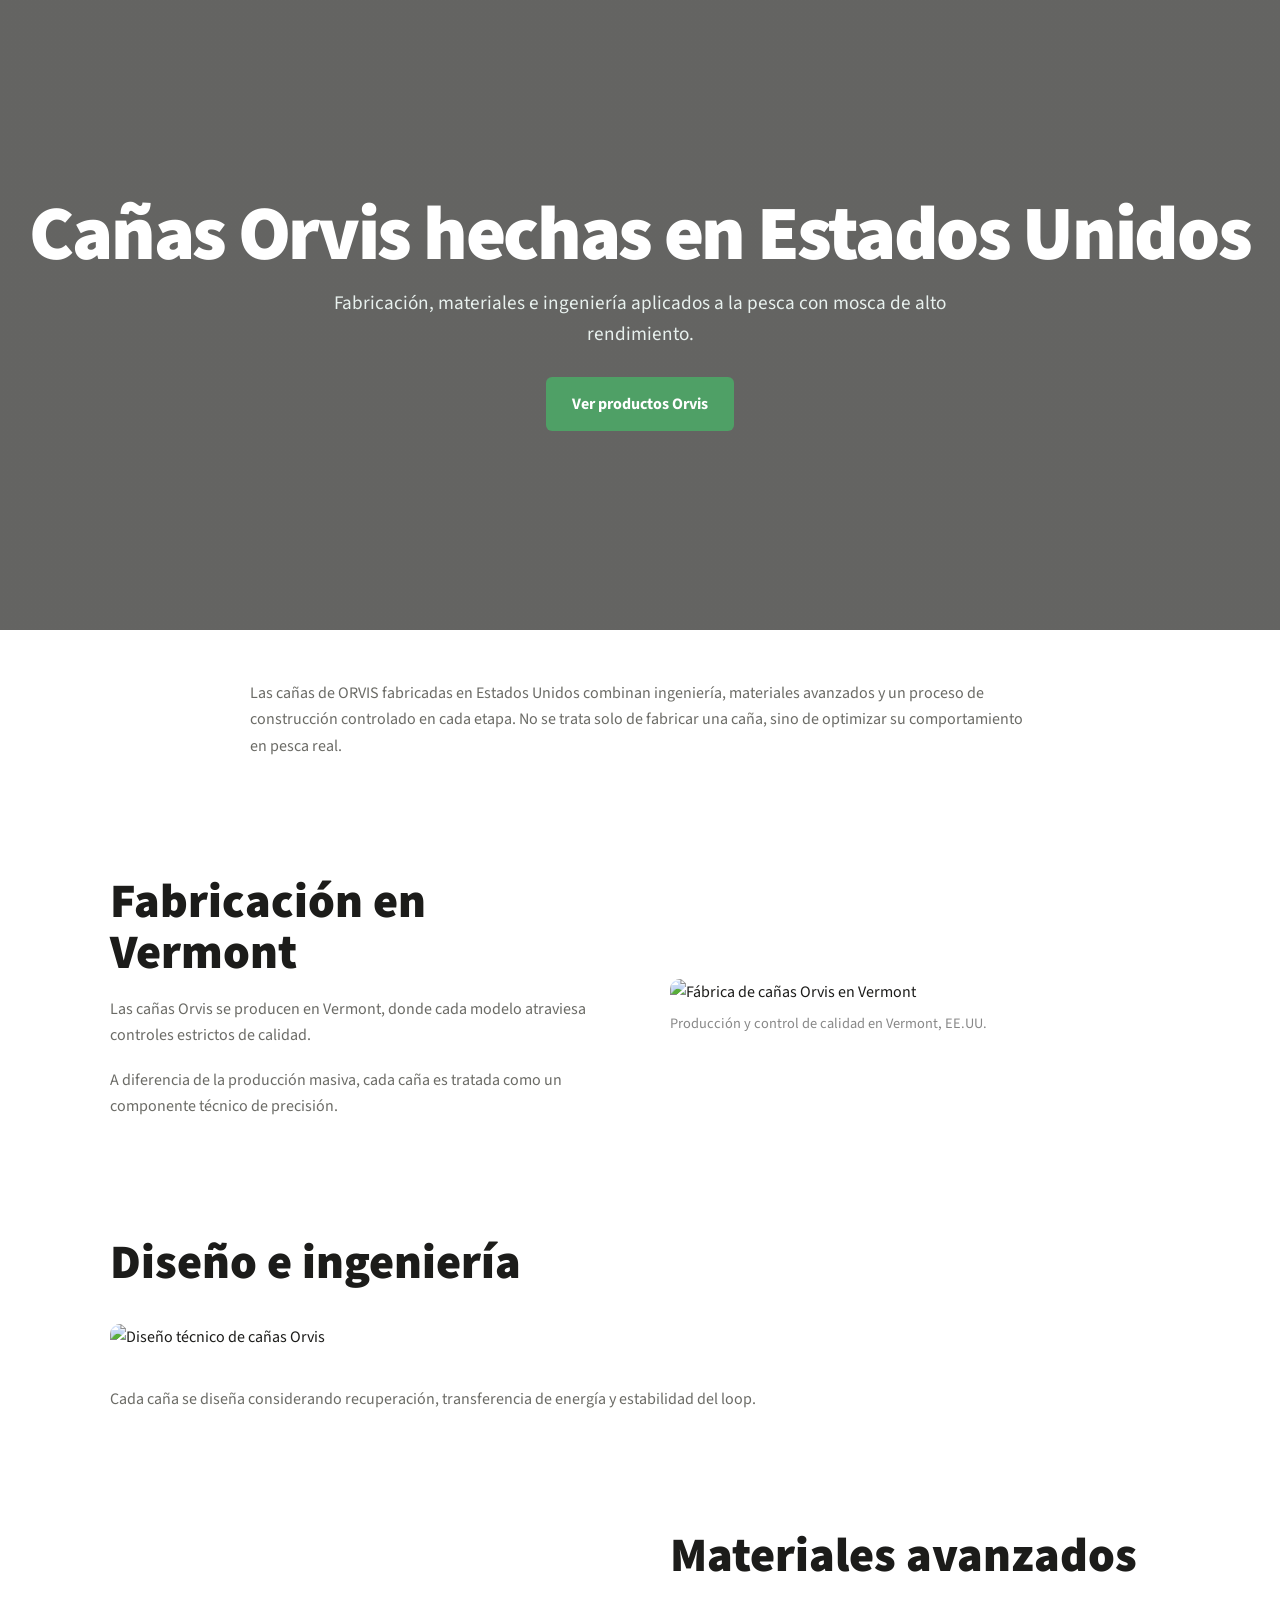
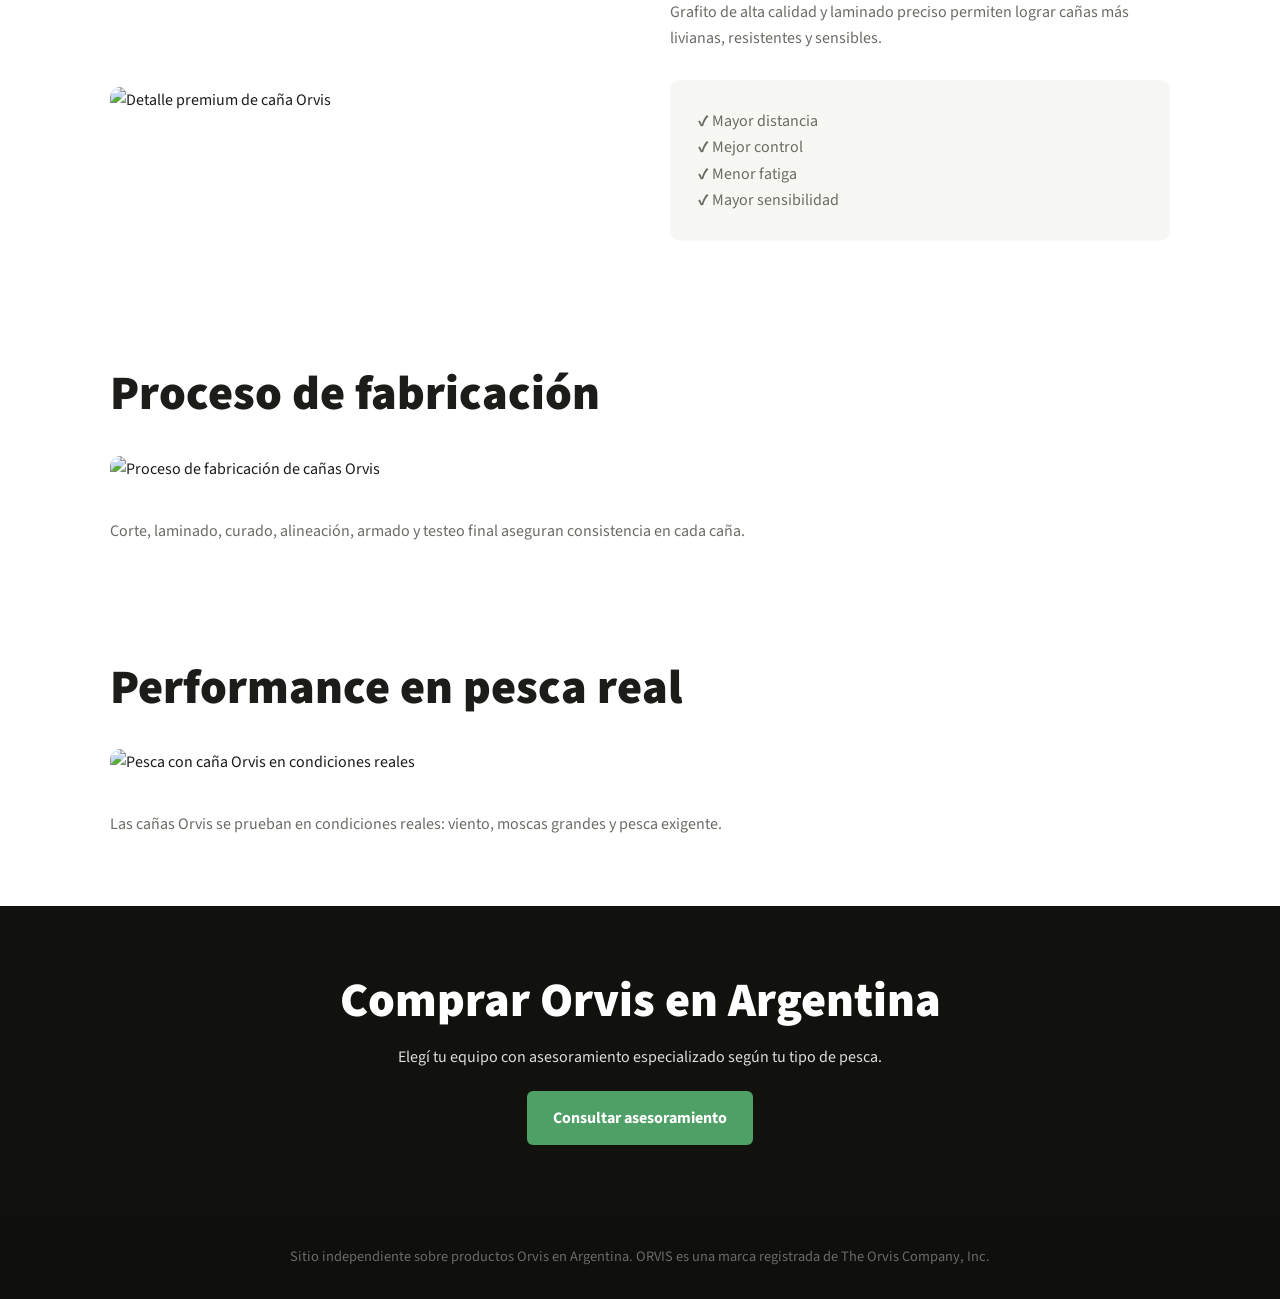
==== canas-orvis-made-in-usa.html @ 8c4c77be "On branch main.  Changes to be committed: 	new file:   canas-orvis-made-in-usa.html   Changes not st" ====
<!doctype html>
<html lang="es-AR">
<head>
<meta charset="utf-8">

<title>Cañas Orvis hechas en Estados Unidos | Fabricación y tecnología</title>
<meta name="description" content="Descubrí cómo se fabrican las cañas Orvis en Estados Unidos. Proceso, materiales y por qué son referencia en pesca con mosca.">
<meta name="viewport" content="width=device-width, initial-scale=1">

<link rel="canonical" href="https://orvis.com.ar/canas-orvis-made-in-usa">

<link rel="preconnect" href="https://fonts.googleapis.com">
<link rel="preconnect" href="https://fonts.gstatic.com" crossorigin>
<link href="https://fonts.googleapis.com/css2?family=Source+Sans+Pro:wght@400;600;700;900&display=swap" rel="stylesheet">

<style>
:root{
  --dark:#11110e;
  --green:#4fa066;
  --light:#f7f7f3;
  --text:#1c1c1a;
  --muted:#6b6b66;
  --border:#e7e7e2;
}

*{box-sizing:border-box}

body{
  margin:0;
  font-family:"Source Sans Pro",system-ui,Arial,sans-serif;
  color:var(--text);
  line-height:1.65;
  background:#fff;
}

/* ---------- HERO ---------- */
.hero{
  min-height:70vh;
  display:flex;
  align-items:center;
  justify-content:center;
  text-align:center;
  color:#fff;
  background:
    linear-gradient(rgba(17,17,14,.65), rgba(17,17,14,.65)),
    url("img/hero-fabrica-orvis.webp") center/cover no-repeat;
  padding:80px 20px;
}
.hero h1{
  font-size:clamp(2.4rem,6vw,4.8rem);
  line-height:.95;
  margin:0 0 16px;
  font-weight:900;
  letter-spacing:-.03em;
}
.hero p{
  max-width:720px;
  margin:0 auto 26px;
  font-size:1.2rem;
  color:#e8f1ee;
}

/* ---------- LAYOUT ---------- */
.wrap{max-width:1100px;margin:auto;padding:50px 20px}
.narrow{max-width:820px;margin:auto}

h2{
  font-size:clamp(1.9rem,4vw,3rem);
  line-height:1.05;
  margin:0 0 18px;
  font-weight:900;
}
h3{font-size:1.3rem;margin:0 0 8px;font-weight:700}
p{margin:0 0 18px;color:var(--muted)}

/* ---------- IMAGES ---------- */
.figure{
  margin:36px 0;
}
.figure img{
  width:100%;
  height:auto;
  border-radius:10px;
  display:block;
}
.caption{
  font-size:.9rem;
  color:#888;
  margin-top:6px;
}

/* ---------- SPLIT ---------- */
.split{
  display:grid;
  grid-template-columns:1fr;
  gap:36px;
  align-items:center;
}
@media(min-width:900px){
  .split{
    grid-template-columns:1fr 1fr;
    gap:60px;
  }
}

/* ---------- HIGHLIGHT ---------- */
.highlight{
  background:var(--light);
  border-radius:10px;
  padding:28px;
  margin:28px 0;
}
.highlight p{margin:0}

/* ---------- CTA ---------- */
.cta{
  background:var(--dark);
  color:#fff;
  text-align:center;
  padding:70px 20px;
}
.cta p{color:#ddd;max-width:700px;margin:0 auto 20px}
.btn{
  display:inline-block;
  padding:14px 26px;
  background:var(--green);
  color:#fff;
  text-decoration:none;
  border-radius:6px;
  font-weight:700;
}

/* ---------- FOOTER ---------- */
footer{
  background:#0f0f0d;
  color:#aaa;
  padding:30px 20px;
  text-align:center;
  font-size:.9rem;
}
footer p{max-width:800px;margin:auto}

</style>
</head>

<body>

<header class="hero">
  <div>
    <h1>Cañas Orvis hechas en Estados Unidos</h1>
    <p>Fabricación, materiales e ingeniería aplicados a la pesca con mosca de alto rendimiento.</p>
    <a href="https://www.eflyshop.com.ar/ag/buscar?controller=search&s=orvis" class="btn">
      Ver productos Orvis
    </a>
  </div>
</header>

<main>

<section class="wrap narrow">
  <p>
    Las cañas de ORVIS fabricadas en Estados Unidos combinan ingeniería, materiales avanzados y un proceso de construcción controlado en cada etapa.
    No se trata solo de fabricar una caña, sino de optimizar su comportamiento en pesca real.
  </p>
</section>

<section class="wrap">
  <div class="split">
    <div>
      <h2>Fabricación en Vermont</h2>
      <p>
        Las cañas Orvis se producen en Vermont, donde cada modelo atraviesa controles estrictos de calidad.
      </p>
      <p>
        A diferencia de la producción masiva, cada caña es tratada como un componente técnico de precisión.
      </p>
    </div>

    <div class="figure">
      <img src="img/fabrica-orvis-vermont.webp" loading="lazy" alt="Fábrica de cañas Orvis en Vermont">
      <div class="caption">Producción y control de calidad en Vermont, EE.UU.</div>
    </div>
  </div>
</section>

<section class="wrap">
  <h2>Diseño e ingeniería</h2>

  <div class="figure">
    <img src="img/diseno-cana-orvis.webp" loading="lazy" alt="Diseño técnico de cañas Orvis">
  </div>

  <p>
    Cada caña se diseña considerando recuperación, transferencia de energía y estabilidad del loop.
  </p>
</section>

<section class="wrap">
  <div class="split">
    <div class="figure">
      <img src="img/detalle-cana-orvis.webp" loading="lazy" alt="Detalle premium de caña Orvis">
    </div>

    <div>
      <h2>Materiales avanzados</h2>
      <p>
        Grafito de alta calidad y laminado preciso permiten lograr cañas más livianas, resistentes y sensibles.
      </p>

      <div class="highlight">
        <p>
        ✔ Mayor distancia<br>
        ✔ Mejor control<br>
        ✔ Menor fatiga<br>
        ✔ Mayor sensibilidad
        </p>
      </div>
    </div>
  </div>
</section>

<section class="wrap">
  <h2>Proceso de fabricación</h2>

  <div class="figure">
    <img src="img/proceso-cana-orvis.webp" loading="lazy" alt="Proceso de fabricación de cañas Orvis">
  </div>

  <p>
    Corte, laminado, curado, alineación, armado y testeo final aseguran consistencia en cada caña.
  </p>
</section>

<section class="wrap">
  <h2>Performance en pesca real</h2>

  <div class="figure">
    <img src="img/pesca-dorado-orvis.webp" loading="lazy" alt="Pesca con caña Orvis en condiciones reales">
  </div>

  <p>
    Las cañas Orvis se prueban en condiciones reales: viento, moscas grandes y pesca exigente.
  </p>
</section>

<section class="cta">
  <h2>Comprar Orvis en Argentina</h2>
  <p>
    Elegí tu equipo con asesoramiento especializado según tu tipo de pesca.
  </p>
  <a href="https://www.eflyshop.com.ar/ag/contactenos" class="btn">
    Consultar asesoramiento
  </a>
</section>

</main>

<footer>
  <p>
    Sitio independiente sobre productos Orvis en Argentina. ORVIS es una marca registrada de The Orvis Company, Inc.
  </p>
</footer>

</body>
</html>
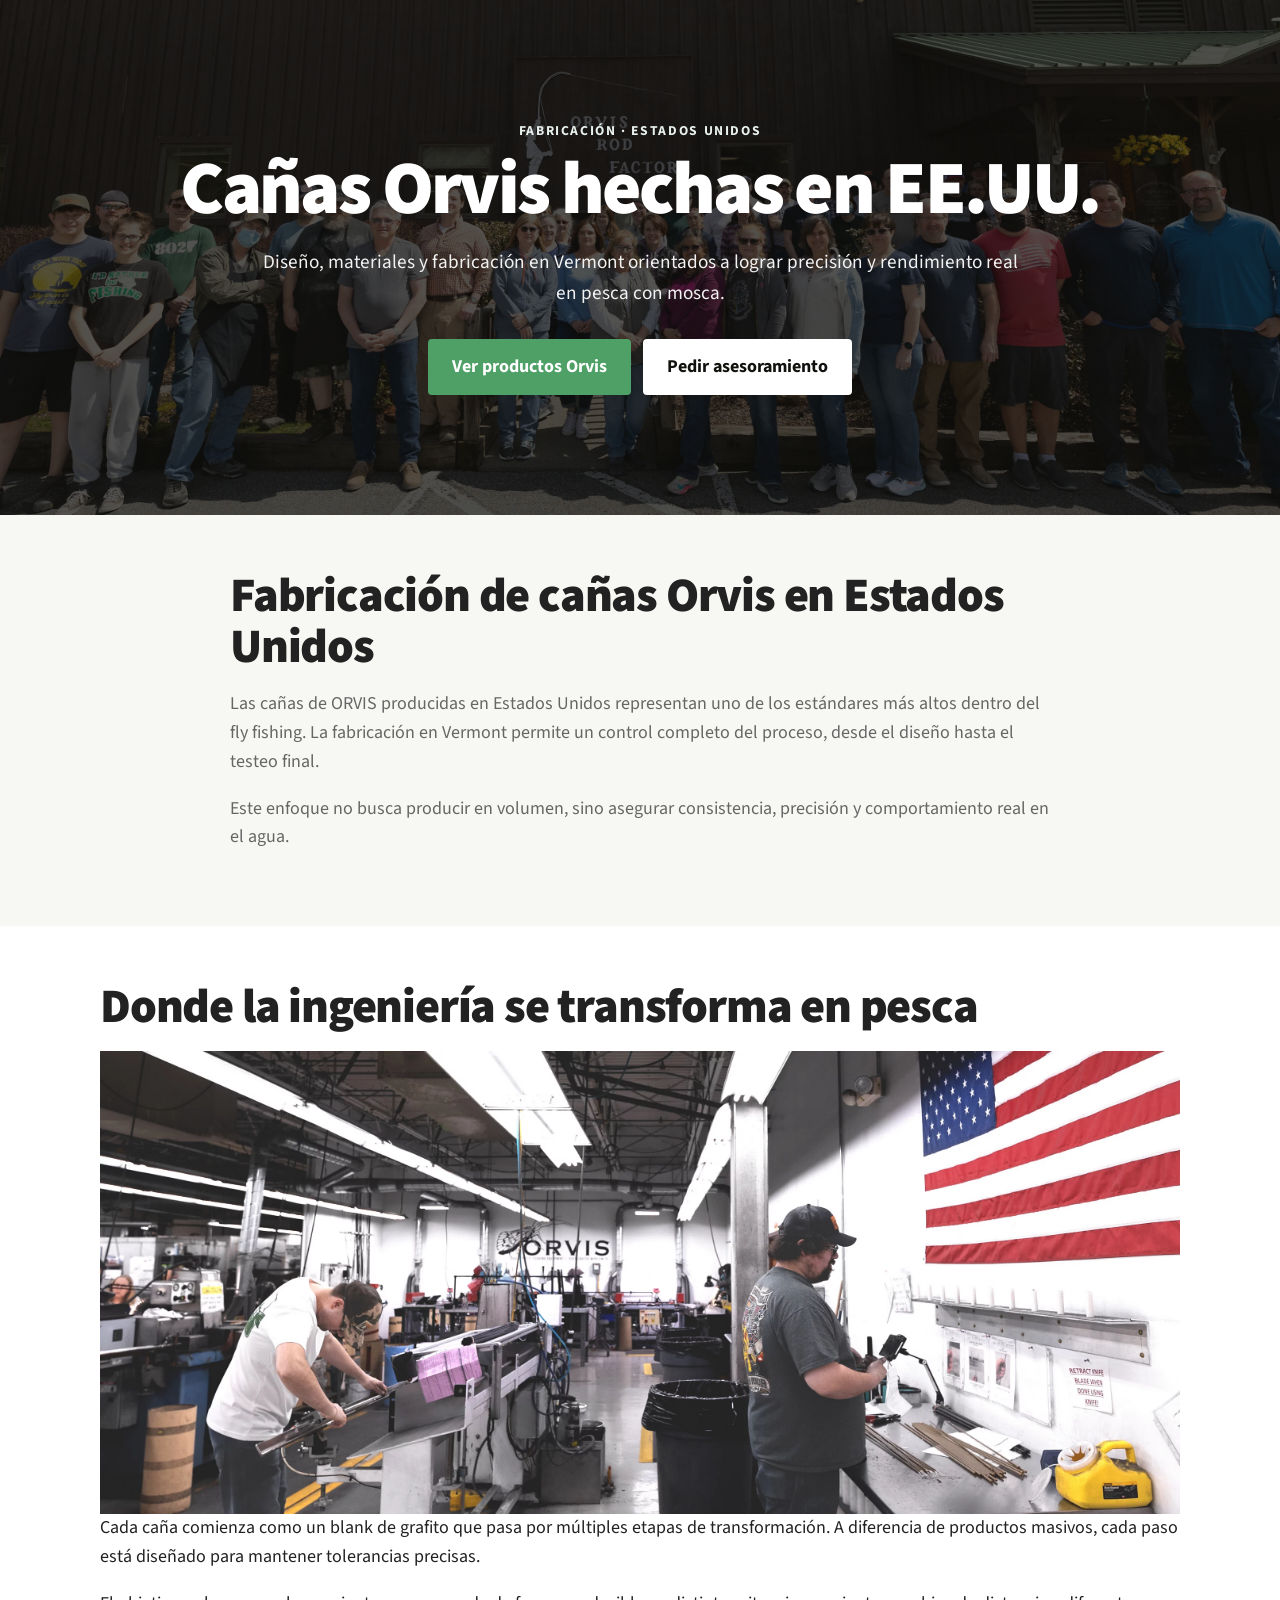
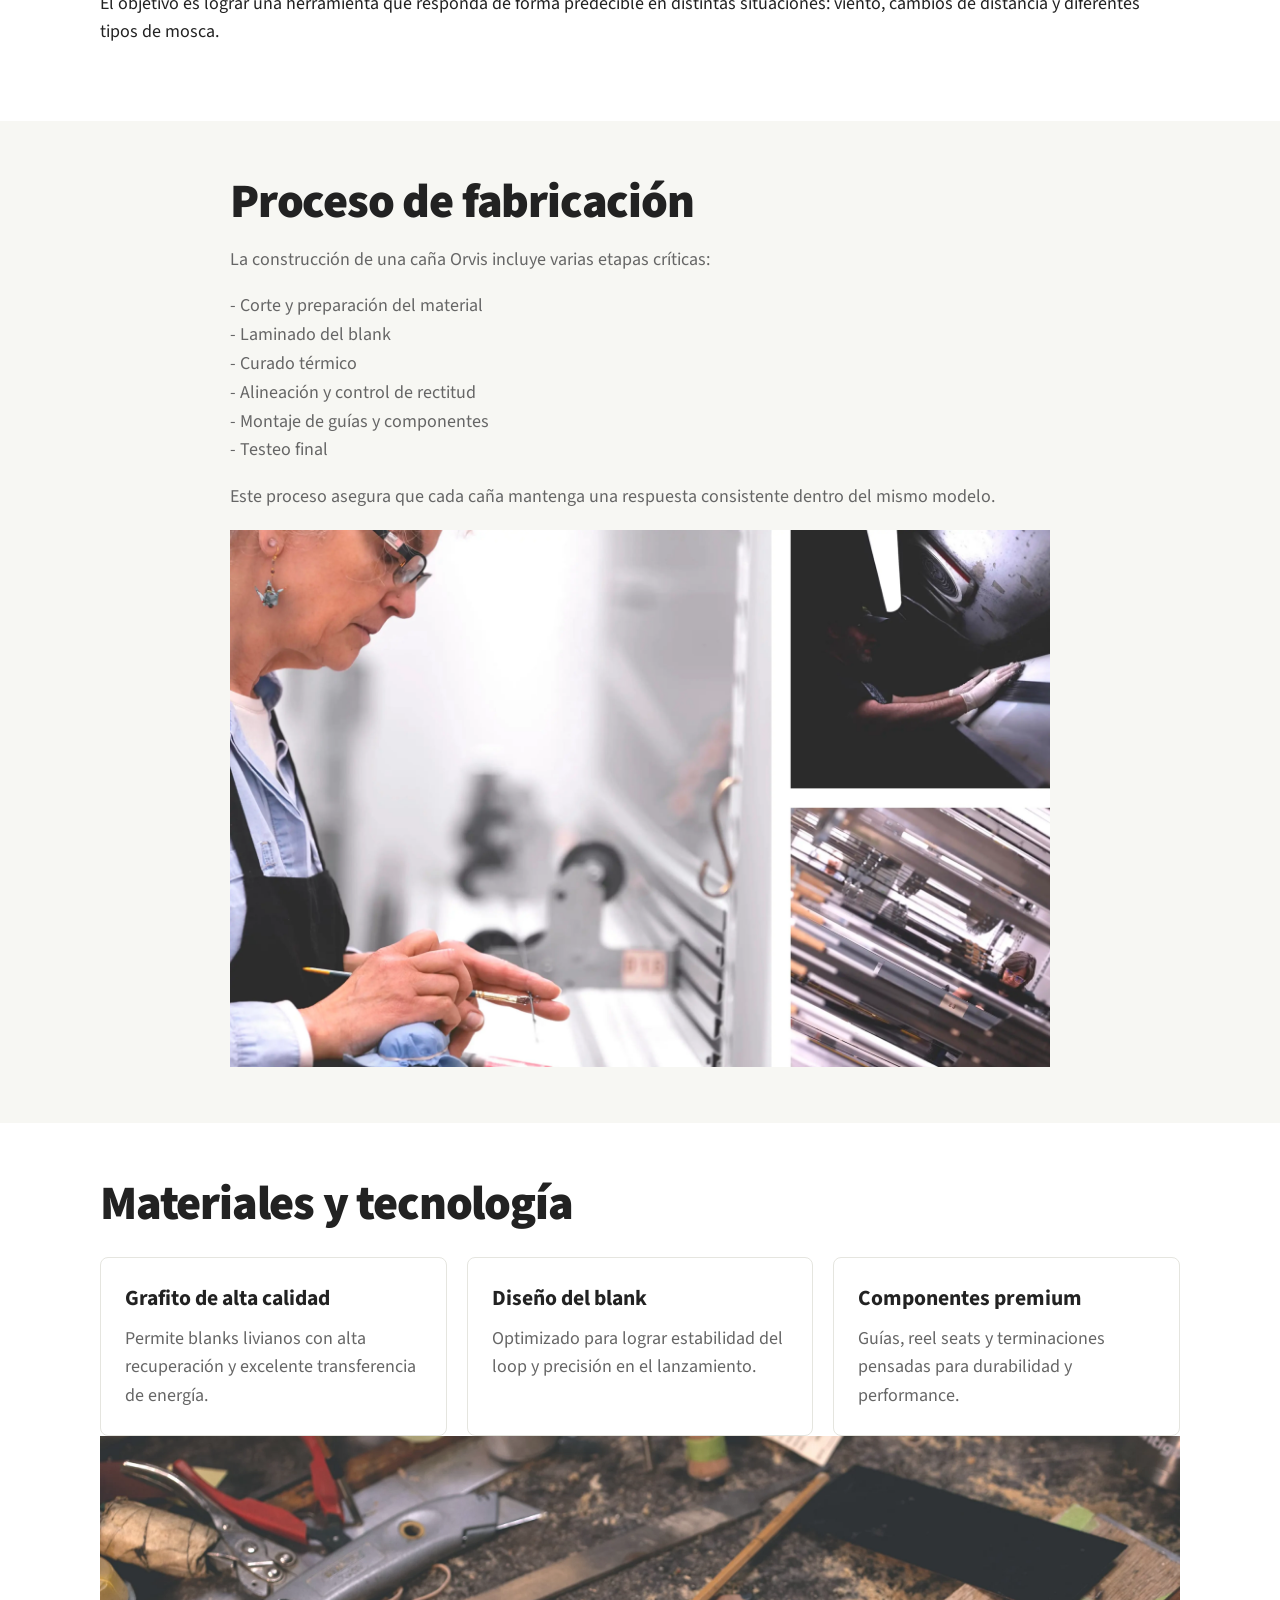
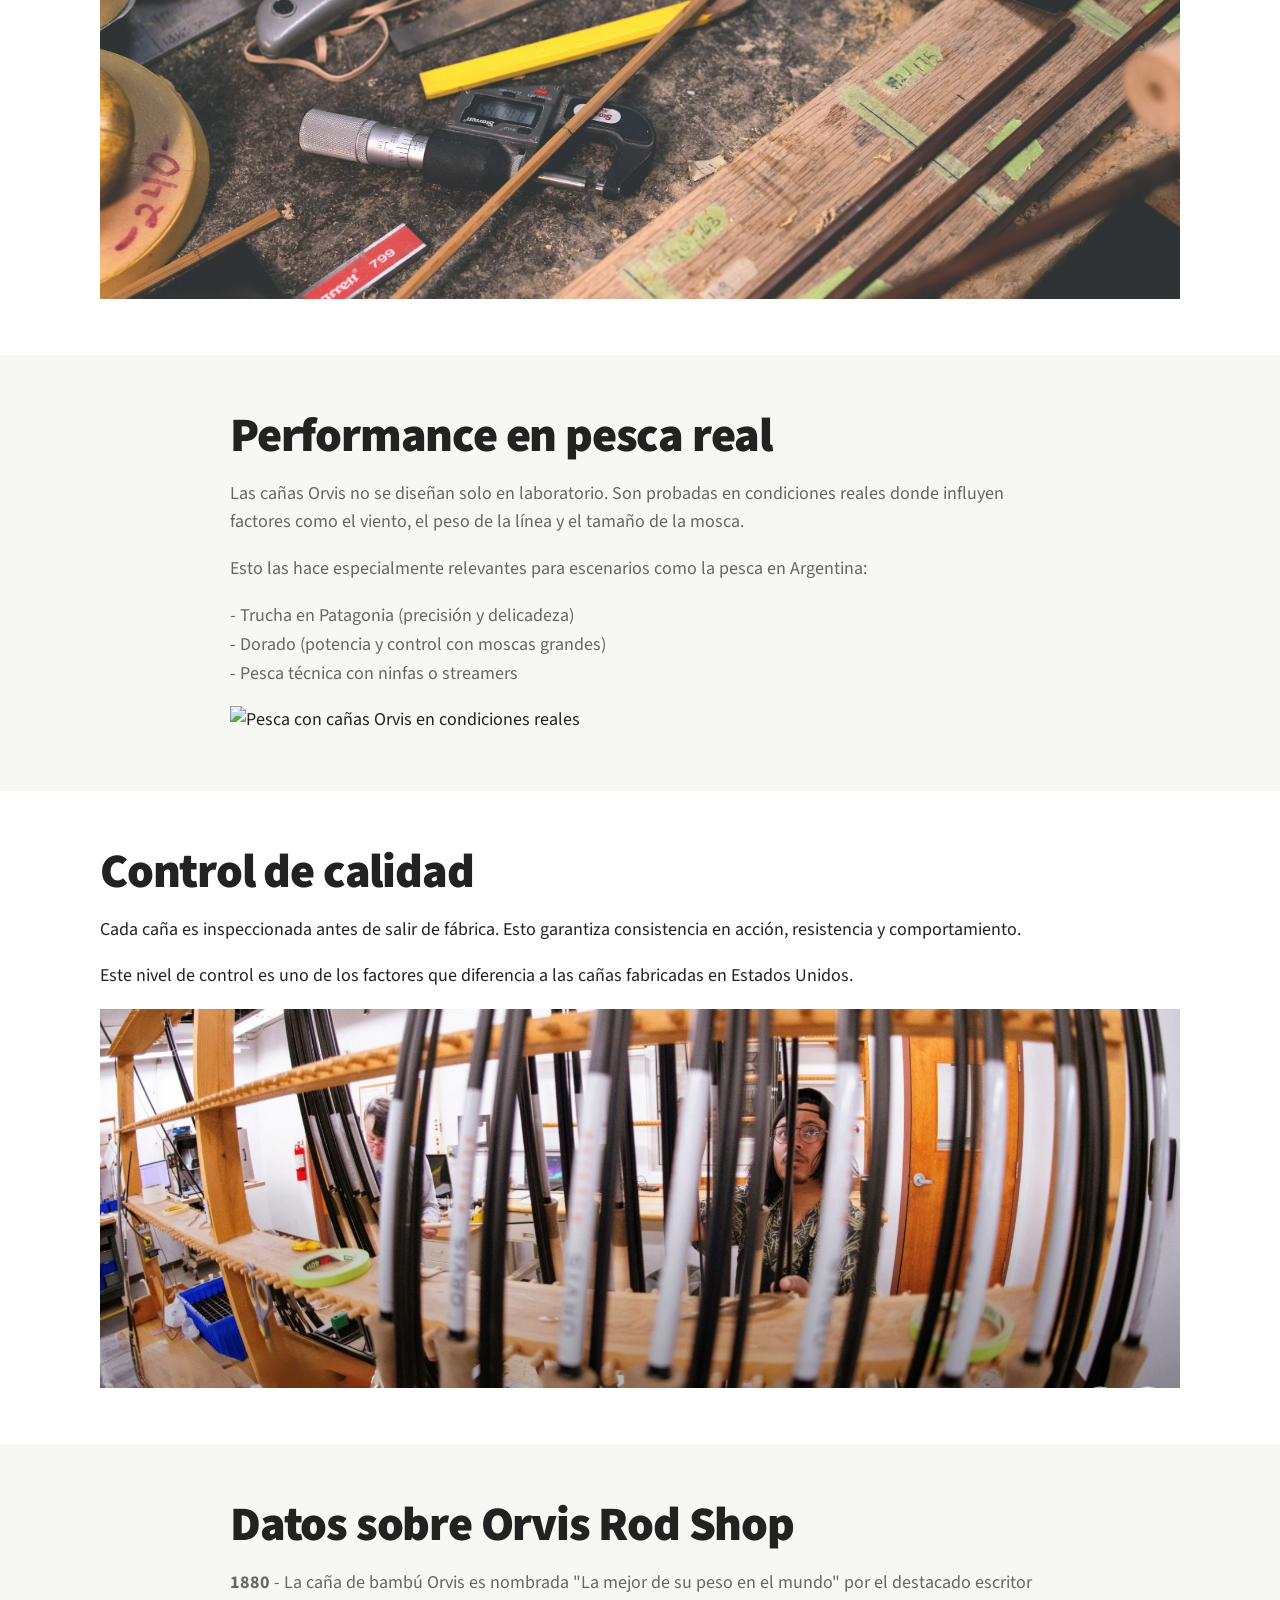
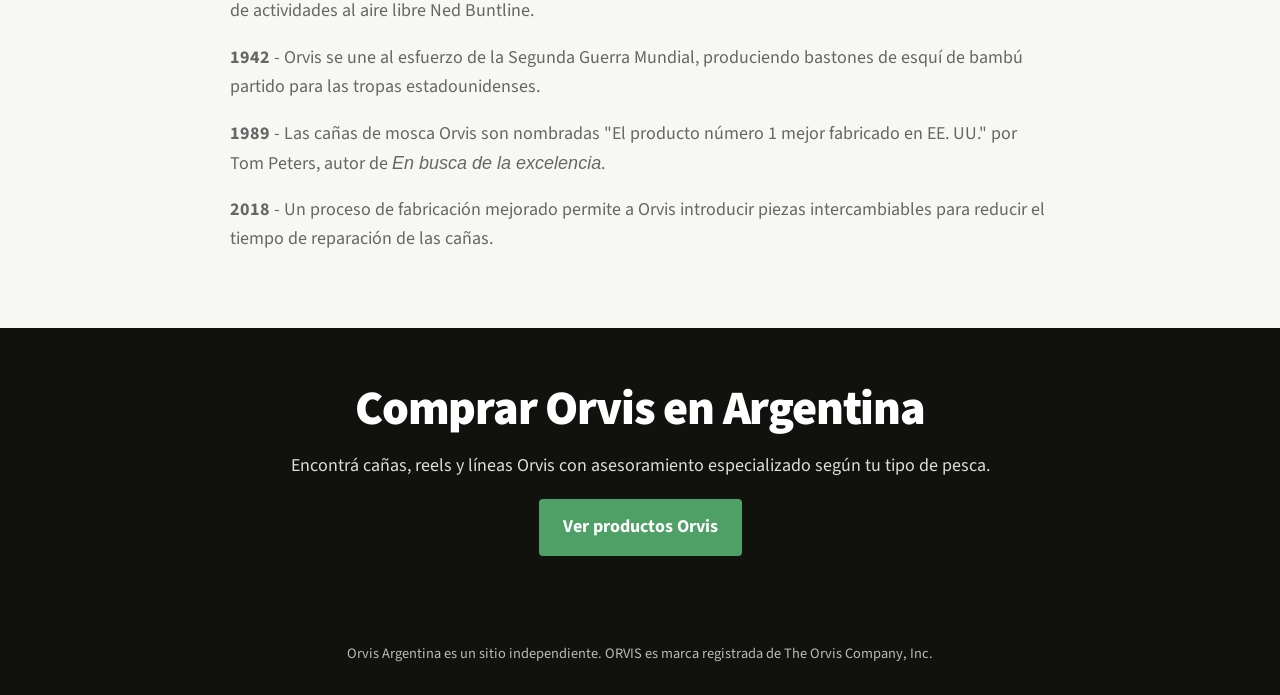
==== commit 5f44ddca: "Changes to be committed: 	new file:   canas-orvis-made-in-usa-old.html 	modified:   canas-orvis-made" ====
--- a/canas-orvis-made-in-usa.html
+++ b/canas-orvis-made-in-usa.html
@@ -4,260 +4,234 @@
 <meta charset="utf-8">
 
 <title>Cañas Orvis hechas en Estados Unidos | Fabricación y tecnología</title>
-<meta name="description" content="Descubrí cómo se fabrican las cañas Orvis en Estados Unidos. Proceso, materiales y por qué son referencia en pesca con mosca.">
+<meta name="description" content="Cómo se fabrican las cañas Orvis en Estados Unidos. Materiales, proceso y rendimiento en pesca con mosca en Argentina.">
+
 <meta name="viewport" content="width=device-width, initial-scale=1">
 
 <link rel="canonical" href="https://orvis.com.ar/canas-orvis-made-in-usa">
 
+<link rel="preconnect" href="https://www.eflyshop.com.ar">
 <link rel="preconnect" href="https://fonts.googleapis.com">
 <link rel="preconnect" href="https://fonts.gstatic.com" crossorigin>
+
 <link href="https://fonts.googleapis.com/css2?family=Source+Sans+Pro:wght@400;600;700;900&display=swap" rel="stylesheet">
 
-<style>
-:root{
-  --dark:#11110e;
-  --green:#4fa066;
-  --light:#f7f7f3;
-  --text:#1c1c1a;
-  --muted:#6b6b66;
-  --border:#e7e7e2;
-}
-
-*{box-sizing:border-box}
-
-body{
-  margin:0;
-  font-family:"Source Sans Pro",system-ui,Arial,sans-serif;
-  color:var(--text);
-  line-height:1.65;
-  background:#fff;
-}
-
-/* ---------- HERO ---------- */
-.hero{
-  min-height:70vh;
-  display:flex;
-  align-items:center;
-  justify-content:center;
-  text-align:center;
-  color:#fff;
-  background:
-    linear-gradient(rgba(17,17,14,.65), rgba(17,17,14,.65)),
-    url("img/hero-fabrica-orvis.webp") center/cover no-repeat;
-  padding:80px 20px;
-}
-.hero h1{
-  font-size:clamp(2.4rem,6vw,4.8rem);
-  line-height:.95;
-  margin:0 0 16px;
-  font-weight:900;
-  letter-spacing:-.03em;
-}
-.hero p{
-  max-width:720px;
-  margin:0 auto 26px;
-  font-size:1.2rem;
-  color:#e8f1ee;
-}
-
-/* ---------- LAYOUT ---------- */
-.wrap{max-width:1100px;margin:auto;padding:50px 20px}
-.narrow{max-width:820px;margin:auto}
-
-h2{
-  font-size:clamp(1.9rem,4vw,3rem);
-  line-height:1.05;
-  margin:0 0 18px;
-  font-weight:900;
-}
-h3{font-size:1.3rem;margin:0 0 8px;font-weight:700}
-p{margin:0 0 18px;color:var(--muted)}
-
-/* ---------- IMAGES ---------- */
-.figure{
-  margin:36px 0;
-}
-.figure img{
-  width:100%;
-  height:auto;
-  border-radius:10px;
-  display:block;
-}
-.caption{
-  font-size:.9rem;
-  color:#888;
-  margin-top:6px;
-}
-
-/* ---------- SPLIT ---------- */
-.split{
-  display:grid;
-  grid-template-columns:1fr;
-  gap:36px;
-  align-items:center;
-}
-@media(min-width:900px){
-  .split{
-    grid-template-columns:1fr 1fr;
-    gap:60px;
-  }
-}
-
-/* ---------- HIGHLIGHT ---------- */
-.highlight{
-  background:var(--light);
-  border-radius:10px;
-  padding:28px;
-  margin:28px 0;
-}
-.highlight p{margin:0}
-
-/* ---------- CTA ---------- */
-.cta{
-  background:var(--dark);
-  color:#fff;
-  text-align:center;
-  padding:70px 20px;
-}
-.cta p{color:#ddd;max-width:700px;margin:0 auto 20px}
-.btn{
-  display:inline-block;
-  padding:14px 26px;
-  background:var(--green);
-  color:#fff;
-  text-decoration:none;
-  border-radius:6px;
-  font-weight:700;
-}
-
-/* ---------- FOOTER ---------- */
-footer{
-  background:#0f0f0d;
-  color:#aaa;
-  padding:30px 20px;
-  text-align:center;
-  font-size:.9rem;
-}
-footer p{max-width:800px;margin:auto}
-
-</style>
+<link rel="stylesheet" href="css/styles.css">
+
 </head>
 
 <body>
 
-<header class="hero">
-  <div>
-    <h1>Cañas Orvis hechas en Estados Unidos</h1>
-    <p>Fabricación, materiales e ingeniería aplicados a la pesca con mosca de alto rendimiento.</p>
-    <a href="https://www.eflyshop.com.ar/ag/buscar?controller=search&s=orvis" class="btn">
+<!-- HERO (mismo diseño que index, distinta imagen) -->
+<header class="hero" style="background: linear-gradient(rgba(17,17,14,.72), rgba(17,17,14,.72)), url('img/hero-fabrica-orvis.webp') center/cover no-repeat;">
+  <div class="hero-inner">
+    <div class="eyebrow">Fabricación · Estados Unidos</div>
+
+    <h1>Cañas Orvis hechas en EE.UU.</h1>
+
+    <p class="lead">
+      Diseño, materiales y fabricación en Vermont orientados a lograr precisión y rendimiento real en pesca con mosca.
+    </p>
+
+    <div class="btns">
+      <a href="https://www.eflyshop.com.ar/ag/buscar?controller=search&s=orvis" class="btn btn-primary">
+        Ver productos Orvis
+      </a>
+
+      <a href="https://www.eflyshop.com.ar/ag/contactenos" class="btn btn-secondary">
+        Pedir asesoramiento
+      </a>
+    </div>
+  </div>
+</header>
+
+<main>
+
+<!-- INTRO -->
+<section class="intro">
+  <div class="container text-block">
+
+    <h2>Fabricación de cañas Orvis en Estados Unidos</h2>
+
+    <p>
+      Las cañas de ORVIS producidas en Estados Unidos representan uno de los estándares más altos dentro del fly fishing. La fabricación en Vermont permite un control completo del proceso, desde el diseño hasta el testeo final.
+    </p>
+
+    <p>
+      Este enfoque no busca producir en volumen, sino asegurar consistencia, precisión y comportamiento real en el agua.
+    </p>
+
+  </div>
+</section>
+
+<!-- STORY + IMAGEN -->
+<section>
+  <div class="container">
+
+    <h2>Donde la ingeniería se transforma en pesca</h2>
+
+    <img src="img/fabricacion-canas-orvis.webp" loading="lazy" alt="Fabricación de cañas Orvis en Vermont">
+
+    <p>
+      Cada caña comienza como un blank de grafito que pasa por múltiples etapas de transformación. A diferencia de productos masivos, cada paso está diseñado para mantener tolerancias precisas.
+    </p>
+
+    <p>
+      El objetivo es lograr una herramienta que responda de forma predecible en distintas situaciones: viento, cambios de distancia y diferentes tipos de mosca.
+    </p>
+
+  </div>
+</section>
+
+<!-- PROCESO -->
+<section class="intro">
+  <div class="container text-block">
+
+    <h2>Proceso de fabricación</h2>
+
+    <p>
+      La construcción de una caña Orvis incluye varias etapas críticas:
+    </p>
+
+    <p>
+      - Corte y preparación del material<br>
+      - Laminado del blank<br>
+      - Curado térmico<br>
+      - Alineación y control de rectitud<br>
+      - Montaje de guías y componentes<br>
+      - Testeo final
+    </p>
+
+    <p>
+      Este proceso asegura que cada caña mantenga una respuesta consistente dentro del mismo modelo.
+    </p>
+
+    <img src="img/proceso-cana-orvis.webp" loading="lazy" alt="Proceso de fabricación de cañas Orvis">
+
+  </div>
+</section>
+
+<!-- MATERIALES -->
+<section>
+  <div class="container">
+
+    <h2>Materiales y tecnología</h2>
+
+    <div class="grid">
+
+      <div class="card">
+        <h3>Grafito de alta calidad</h3>
+        <p>Permite blanks livianos con alta recuperación y excelente transferencia de energía.</p>
+      </div>
+
+      <div class="card">
+        <h3>Diseño del blank</h3>
+        <p>Optimizado para lograr estabilidad del loop y precisión en el lanzamiento.</p>
+      </div>
+
+      <div class="card">
+        <h3>Componentes premium</h3>
+        <p>Guías, reel seats y terminaciones pensadas para durabilidad y performance.</p>
+      </div>
+
+    </div>
+
+    <img src="img/detalle-cana-orvis.webp" loading="lazy" alt="Detalle de caña Orvis">
+
+  </div>
+</section>
+
+<!-- PERFORMANCE -->
+<section class="intro">
+  <div class="container text-block">
+
+    <h2>Performance en pesca real</h2>
+
+    <p>
+      Las cañas Orvis no se diseñan solo en laboratorio. Son probadas en condiciones reales donde influyen factores como el viento, el peso de la línea y el tamaño de la mosca.
+    </p>
+
+    <p>
+      Esto las hace especialmente relevantes para escenarios como la pesca en Argentina:
+    </p>
+
+    <p>
+      - Trucha en Patagonia (precisión y delicadeza)<br>
+      - Dorado (potencia y control con moscas grandes)<br>
+      - Pesca técnica con ninfas o streamers
+    </p>
+
+    <img src="img/pesca-real-canas-orvis.webp" loading="lazy" alt="Pesca con cañas Orvis en condiciones reales">
+
+  </div>
+</section>
+
+<!-- CALIDAD -->
+<section>
+  <div class="container">
+
+    <h2>Control de calidad</h2>
+
+    <p>
+      Cada caña es inspeccionada antes de salir de fábrica. Esto garantiza consistencia en acción, resistencia y comportamiento.
+    </p>
+
+    <p>
+      Este nivel de control es uno de los factores que diferencia a las cañas fabricadas en Estados Unidos.
+    </p>
+
+    <img src="img/control-calidad-canas-orvis.webp" loading="lazy" alt="Control de calidad de las cañas Orvis">
+
+  </div>
+</section>
+
+<!-- CALIDAD -->
+<section class="intro">
+  <div class="container text-block">
+
+    <h2>Datos sobre Orvis Rod Shop</h2>
+
+    <p>
+      <strong>1880</strong> - La caña de bambú Orvis es nombrada "La mejor de su peso en el mundo" por el destacado escritor de actividades al aire libre Ned Buntline.
+    </p>
+
+    <p>
+      <strong>1942</strong> - Orvis se une al esfuerzo de la Segunda Guerra Mundial, produciendo bastones de esquí de bambú partido para las tropas estadounidenses.
+    </p>
+    
+    <p>
+      <strong>1989</strong> - Las cañas de mosca Orvis son nombradas "El producto número 1 mejor fabricado en EE. UU." por Tom Peters, autor de <em>En busca de la excelencia</em>.
+    </p>
+
+    <p>
+      <strong>2018</strong> - Un proceso de fabricación mejorado permite a Orvis introducir piezas intercambiables para reducir el tiempo de reparación de las cañas.
+    </p>
+
+  </div>
+</section>
+
+<!-- CTA -->
+<section class="cta">
+  <div class="container">
+
+    <h2>Comprar Orvis en Argentina</h2>
+
+    <p>
+      Encontrá cañas, reels y líneas Orvis con asesoramiento especializado según tu tipo de pesca.
+    </p>
+
+    <a href="https://www.eflyshop.com.ar/ag/buscar?controller=search&s=orvis" class="btn btn-primary">
       Ver productos Orvis
     </a>
-  </div>
-</header>
-
-<main>
-
-<section class="wrap narrow">
-  <p>
-    Las cañas de ORVIS fabricadas en Estados Unidos combinan ingeniería, materiales avanzados y un proceso de construcción controlado en cada etapa.
-    No se trata solo de fabricar una caña, sino de optimizar su comportamiento en pesca real.
-  </p>
-</section>
-
-<section class="wrap">
-  <div class="split">
-    <div>
-      <h2>Fabricación en Vermont</h2>
-      <p>
-        Las cañas Orvis se producen en Vermont, donde cada modelo atraviesa controles estrictos de calidad.
-      </p>
-      <p>
-        A diferencia de la producción masiva, cada caña es tratada como un componente técnico de precisión.
-      </p>
-    </div>
-
-    <div class="figure">
-      <img src="img/fabrica-orvis-vermont.webp" loading="lazy" alt="Fábrica de cañas Orvis en Vermont">
-      <div class="caption">Producción y control de calidad en Vermont, EE.UU.</div>
-    </div>
-  </div>
-</section>
-
-<section class="wrap">
-  <h2>Diseño e ingeniería</h2>
-
-  <div class="figure">
-    <img src="img/diseno-cana-orvis.webp" loading="lazy" alt="Diseño técnico de cañas Orvis">
-  </div>
-
-  <p>
-    Cada caña se diseña considerando recuperación, transferencia de energía y estabilidad del loop.
-  </p>
-</section>
-
-<section class="wrap">
-  <div class="split">
-    <div class="figure">
-      <img src="img/detalle-cana-orvis.webp" loading="lazy" alt="Detalle premium de caña Orvis">
-    </div>
-
-    <div>
-      <h2>Materiales avanzados</h2>
-      <p>
-        Grafito de alta calidad y laminado preciso permiten lograr cañas más livianas, resistentes y sensibles.
-      </p>
-
-      <div class="highlight">
-        <p>
-        ✔ Mayor distancia<br>
-        ✔ Mejor control<br>
-        ✔ Menor fatiga<br>
-        ✔ Mayor sensibilidad
-        </p>
-      </div>
-    </div>
-  </div>
-</section>
-
-<section class="wrap">
-  <h2>Proceso de fabricación</h2>
-
-  <div class="figure">
-    <img src="img/proceso-cana-orvis.webp" loading="lazy" alt="Proceso de fabricación de cañas Orvis">
-  </div>
-
-  <p>
-    Corte, laminado, curado, alineación, armado y testeo final aseguran consistencia en cada caña.
-  </p>
-</section>
-
-<section class="wrap">
-  <h2>Performance en pesca real</h2>
-
-  <div class="figure">
-    <img src="img/pesca-dorado-orvis.webp" loading="lazy" alt="Pesca con caña Orvis en condiciones reales">
-  </div>
-
-  <p>
-    Las cañas Orvis se prueban en condiciones reales: viento, moscas grandes y pesca exigente.
-  </p>
-</section>
-
-<section class="cta">
-  <h2>Comprar Orvis en Argentina</h2>
-  <p>
-    Elegí tu equipo con asesoramiento especializado según tu tipo de pesca.
-  </p>
-  <a href="https://www.eflyshop.com.ar/ag/contactenos" class="btn">
-    Consultar asesoramiento
-  </a>
+
+  </div>
 </section>
 
 </main>
 
 <footer>
   <p>
-    Sitio independiente sobre productos Orvis en Argentina. ORVIS es una marca registrada de The Orvis Company, Inc.
+    Orvis Argentina es un sitio independiente. ORVIS es marca registrada de The Orvis Company, Inc.
   </p>
 </footer>
 
--- a/css/styles.css
+++ b/css/styles.css
@@ -0,0 +1,227 @@
+:root {
+  --dark: #11110e;
+  --green: #4fa066;
+  --light: #f7f7f3;
+  --text: #222;
+  --muted: #666;
+  --border: #e5e5df;
+}
+
+* {
+  box-sizing: border-box;
+}
+
+body {
+  margin: 0;
+  font-family: "Source Sans Pro", Arial, sans-serif;
+  background: #fff;
+  color: var(--text);
+  line-height: 1.6;
+  font-size: 18px;
+}
+
+a {
+  color: inherit;
+}
+
+img {
+  max-width: 100%;
+  height: auto;
+  display: block;
+}
+
+/* CONTENEDOR */
+.container {
+  max-width: 1120px;
+  margin: auto;
+  padding: 56px 20px;
+}
+
+/* HERO */
+.hero {
+  background: linear-gradient(rgba(17,17,14,.72), rgba(17,17,14,.72)),
+              url("../img/hero-orvis.webp") center/cover no-repeat;
+  color: #fff;
+  padding: 90px 20px;
+  text-align: center;
+}
+
+.hero-inner {
+  max-width: 920px;
+  margin: auto;
+}
+
+.eyebrow {
+  text-transform: uppercase;
+  letter-spacing: .12em;
+  font-weight: 700;
+  font-size: .85rem;
+  margin-bottom: 12px;
+  color: #e8f1ee;
+}
+
+/* TITULOS */
+h1 {
+  font-size: clamp(2.4rem, 6vw, 4.7rem);
+  line-height: .95;
+  margin: 0 0 22px;
+  font-weight: 900;
+  letter-spacing: -0.035em;
+}
+
+h2 {
+  font-size: clamp(1.9rem, 4vw, 3rem);
+  line-height: 1.05;
+  margin: 0 0 18px;
+  font-weight: 900;
+  letter-spacing: -0.025em;
+}
+
+h3 {
+  font-size: 1.35rem;
+  margin: 0 0 8px;
+  font-weight: 700;
+}
+
+p {
+  margin: 0 0 18px;
+}
+
+/* LEAD */
+.lead {
+  max-width: 760px;
+  margin: 0 auto 30px;
+  font-size: 1.2rem;
+  color: #f2f2f2;
+}
+
+/* BOTONES */
+.btns {
+  display: flex;
+  flex-wrap: wrap;
+  gap: 12px;
+  justify-content: center;
+}
+
+.btn {
+  display: inline-block;
+  padding: 14px 24px;
+  border-radius: 4px;
+  text-decoration: none;
+  font-weight: 700;
+  transition: transform .2s ease, opacity .2s ease;
+}
+
+.btn:hover {
+  transform: translateY(-2px);
+}
+
+.btn-primary {
+  background: var(--green);
+  color: #fff;
+}
+
+.btn-secondary {
+  background: #fff;
+  color: var(--dark);
+}
+
+/* SECCIONES */
+.intro {
+  background: var(--light);
+}
+
+.text-block {
+  max-width: 860px;
+}
+
+.text-block p {
+  color: var(--muted);
+}
+
+/* GRID */
+.grid {
+  display: grid;
+  grid-template-columns: 1fr;
+  gap: 20px;
+  margin-top: 28px;
+}
+
+.card {
+  display: block;
+  text-decoration: none;
+  border: 1px solid var(--border);
+  border-radius: 8px;
+  padding: 24px;
+  background: #fff;
+  transition: transform .2s ease, box-shadow .2s ease;
+}
+
+.card:hover {
+  transform: translateY(-4px);
+  box-shadow: 0 12px 28px rgba(0,0,0,.08);
+}
+
+.card p {
+  color: var(--muted);
+  margin-bottom: 0;
+}
+
+/* CTA */
+.cta {
+  background: var(--dark);
+  color: #fff;
+  text-align: center;
+}
+
+.cta p {
+  color: #ddd;
+  max-width: 760px;
+  margin-left: auto;
+  margin-right: auto;
+}
+
+/* FAQ */
+.faq {
+  border-top: 1px solid var(--border);
+}
+
+.faq-item {
+  border-bottom: 1px solid var(--border);
+  padding: 22px 0;
+}
+
+.faq-item p {
+  color: var(--muted);
+}
+
+/* FOOTER */
+footer {
+  background: var(--dark);
+  color: #bbb;
+  padding: 30px 20px;
+  text-align: center;
+  font-size: .9rem;
+}
+
+footer p {
+  max-width: 850px;
+  margin: auto;
+}
+
+/* RESPONSIVE */
+@media (min-width: 768px) {
+  .grid {
+    grid-template-columns: 1fr 1fr;
+  }
+
+  .hero {
+    padding: 120px 20px;
+  }
+}
+
+@media (min-width: 1024px) {
+  .grid {
+    grid-template-columns: repeat(3, 1fr);
+  }
+}
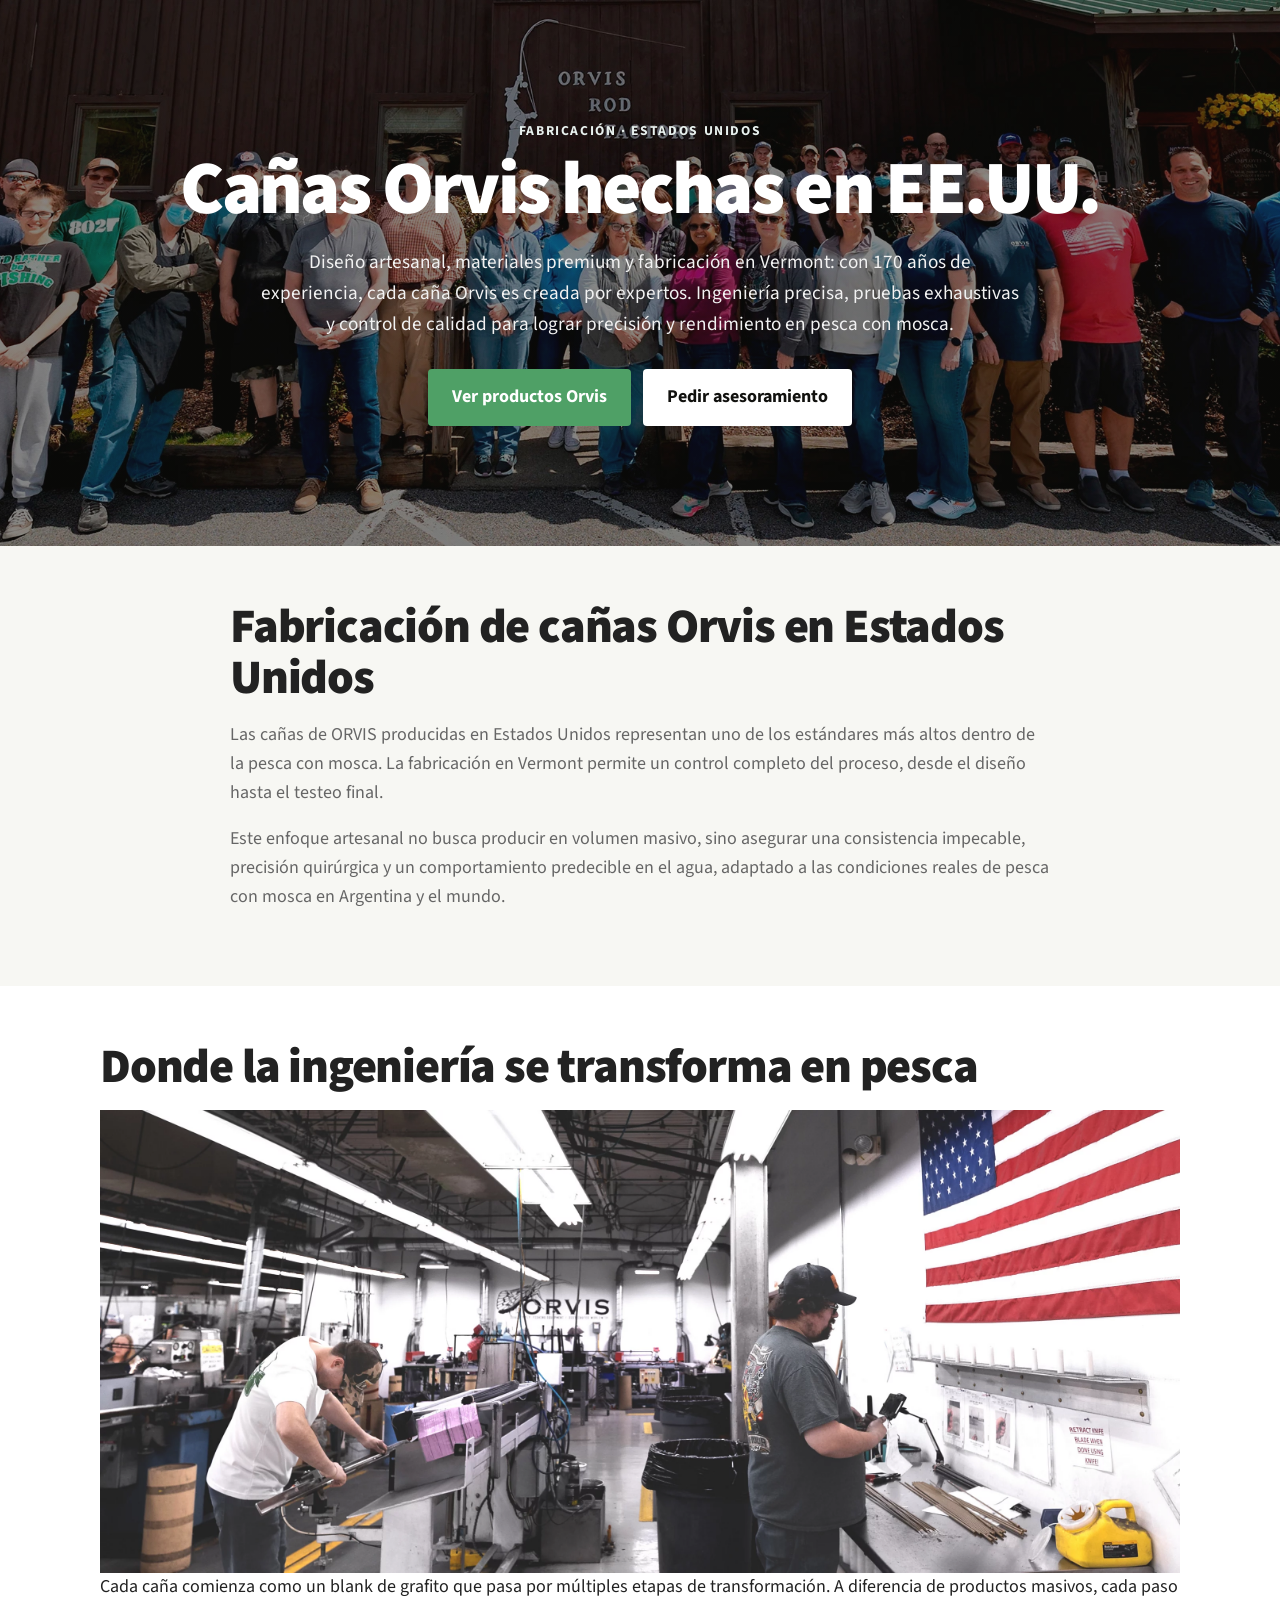
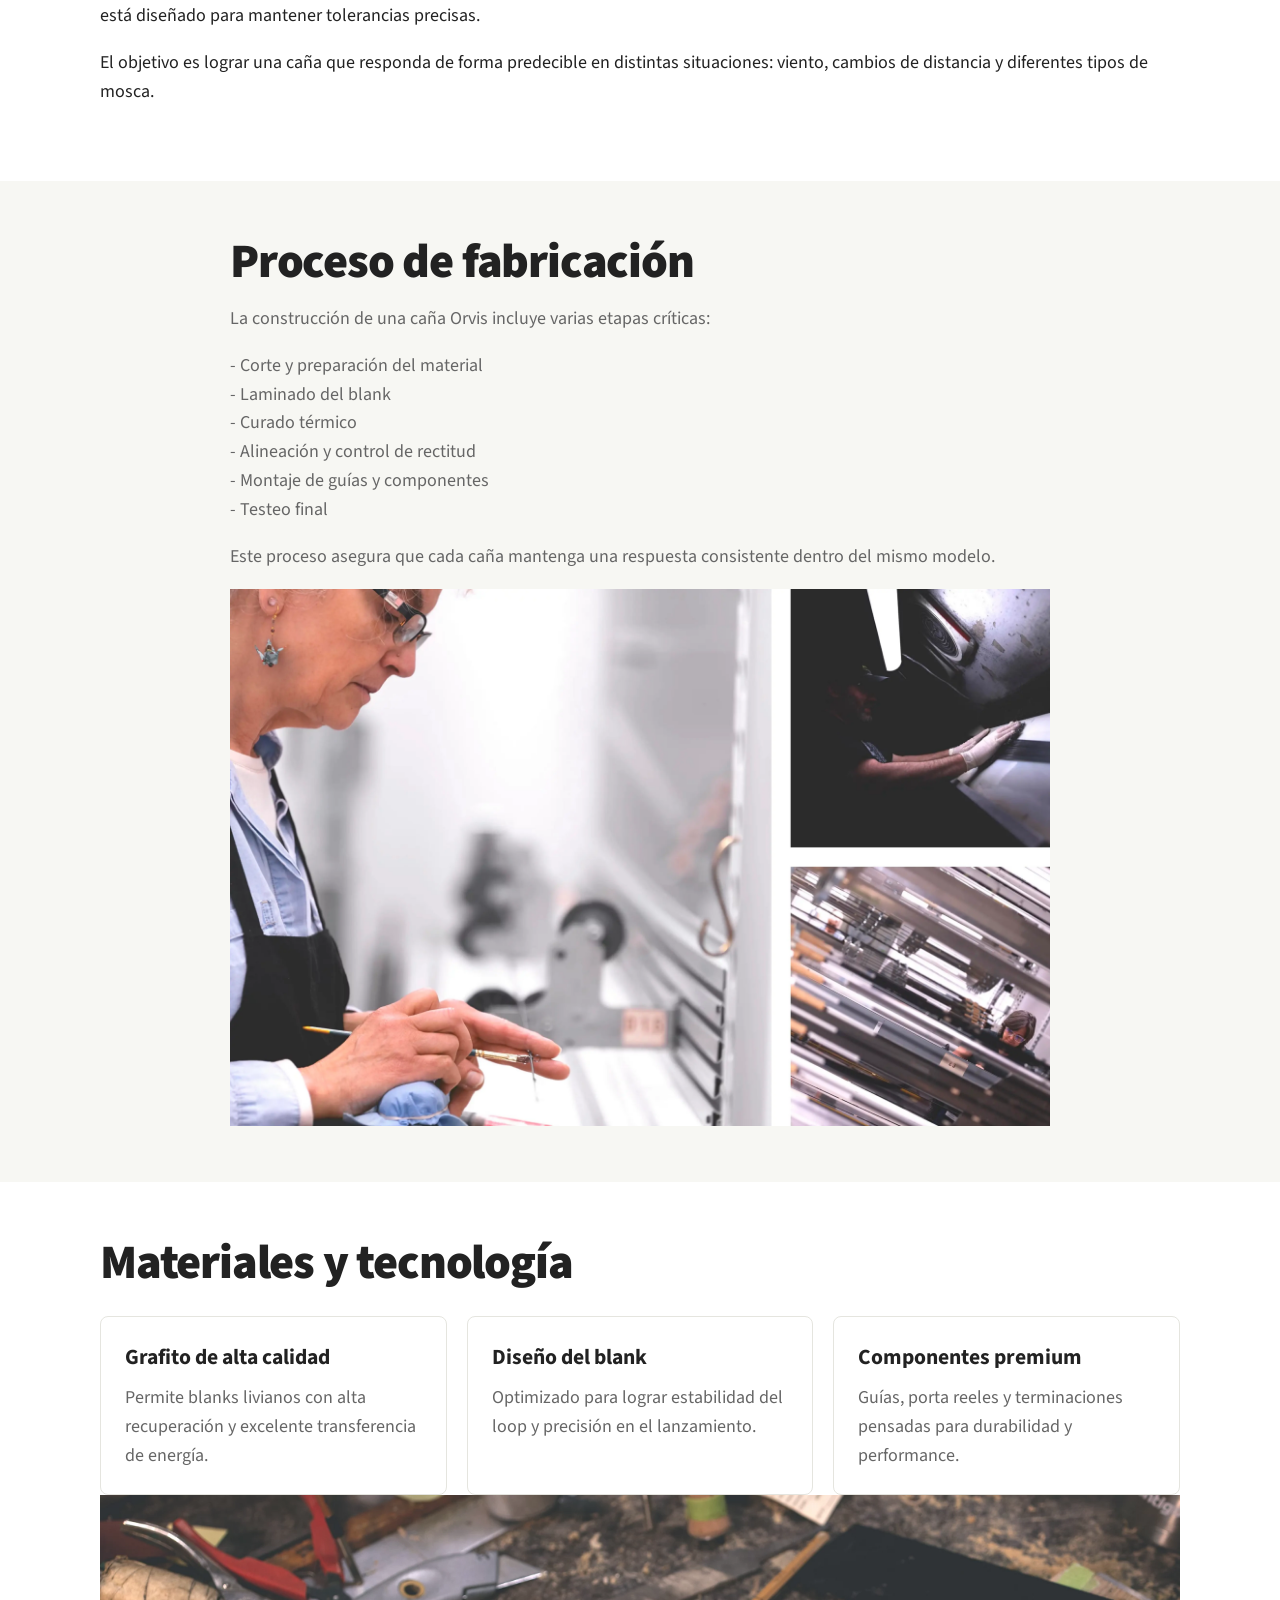
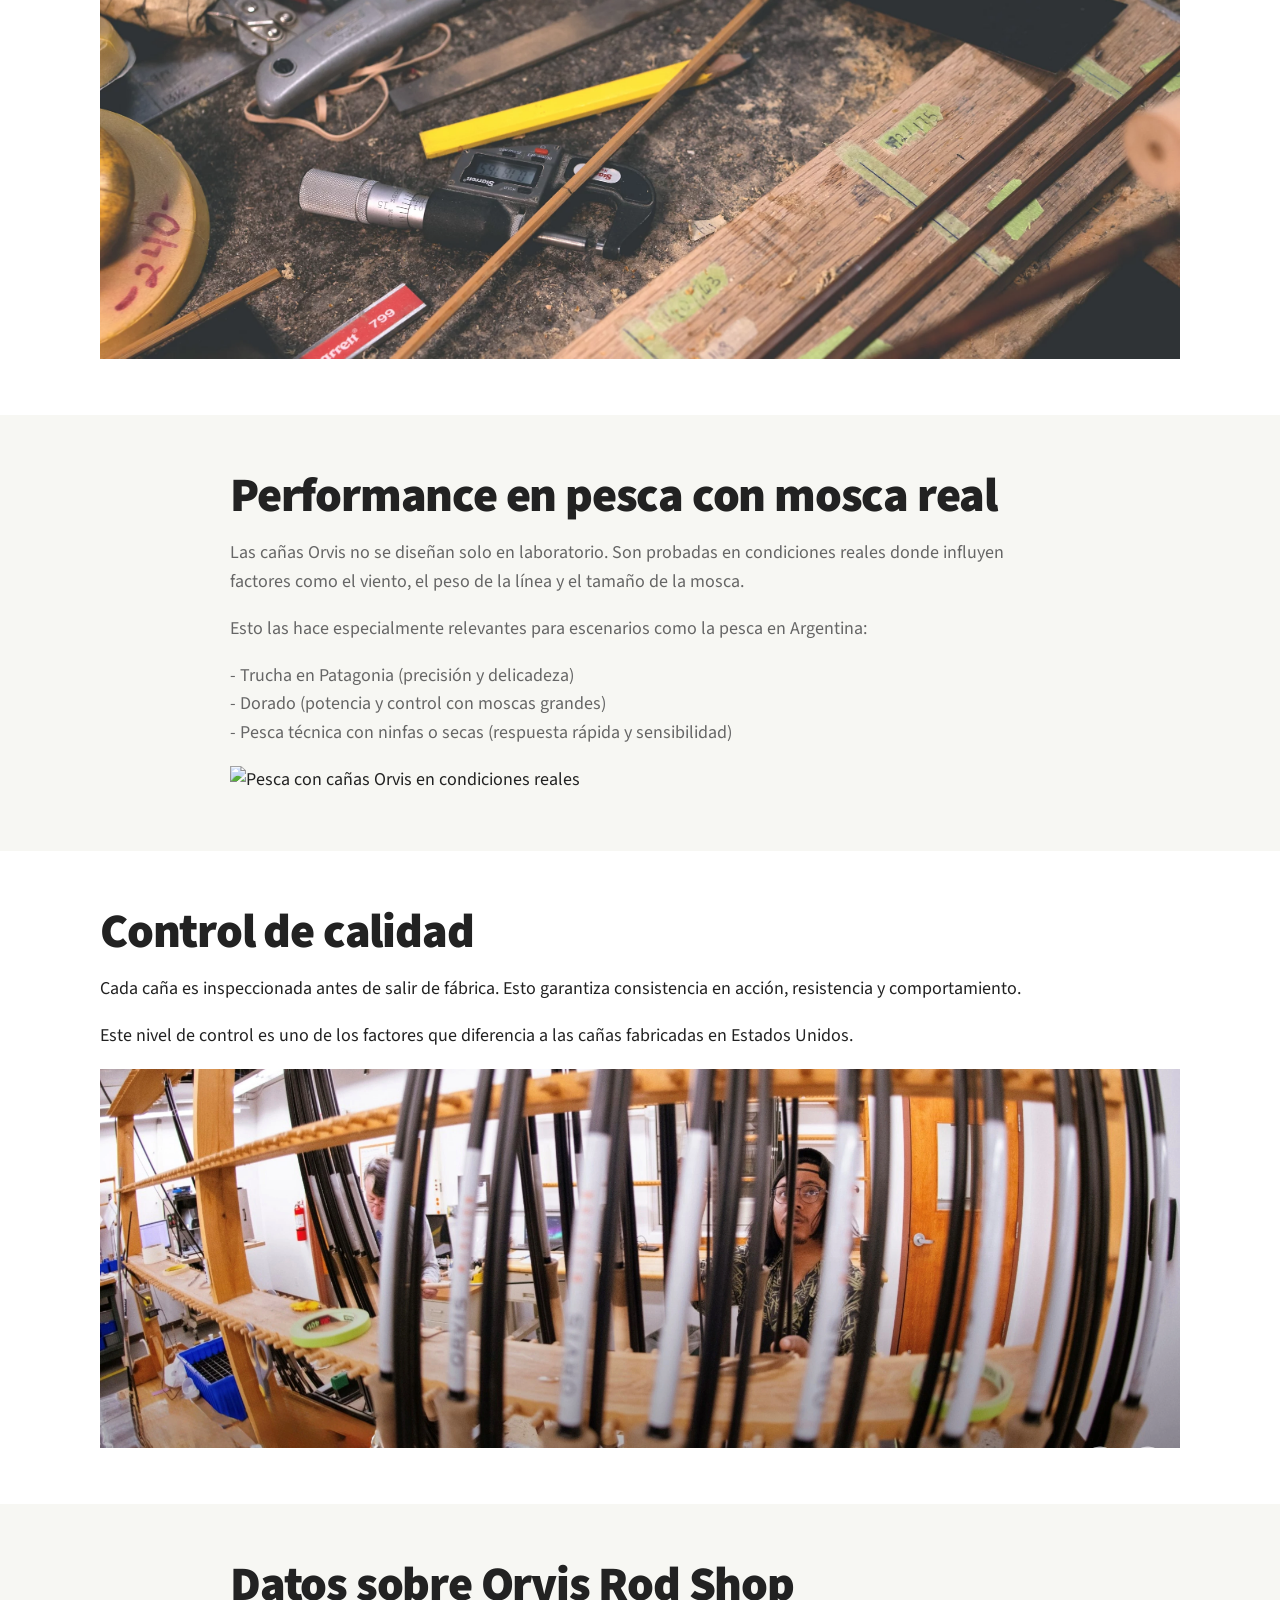
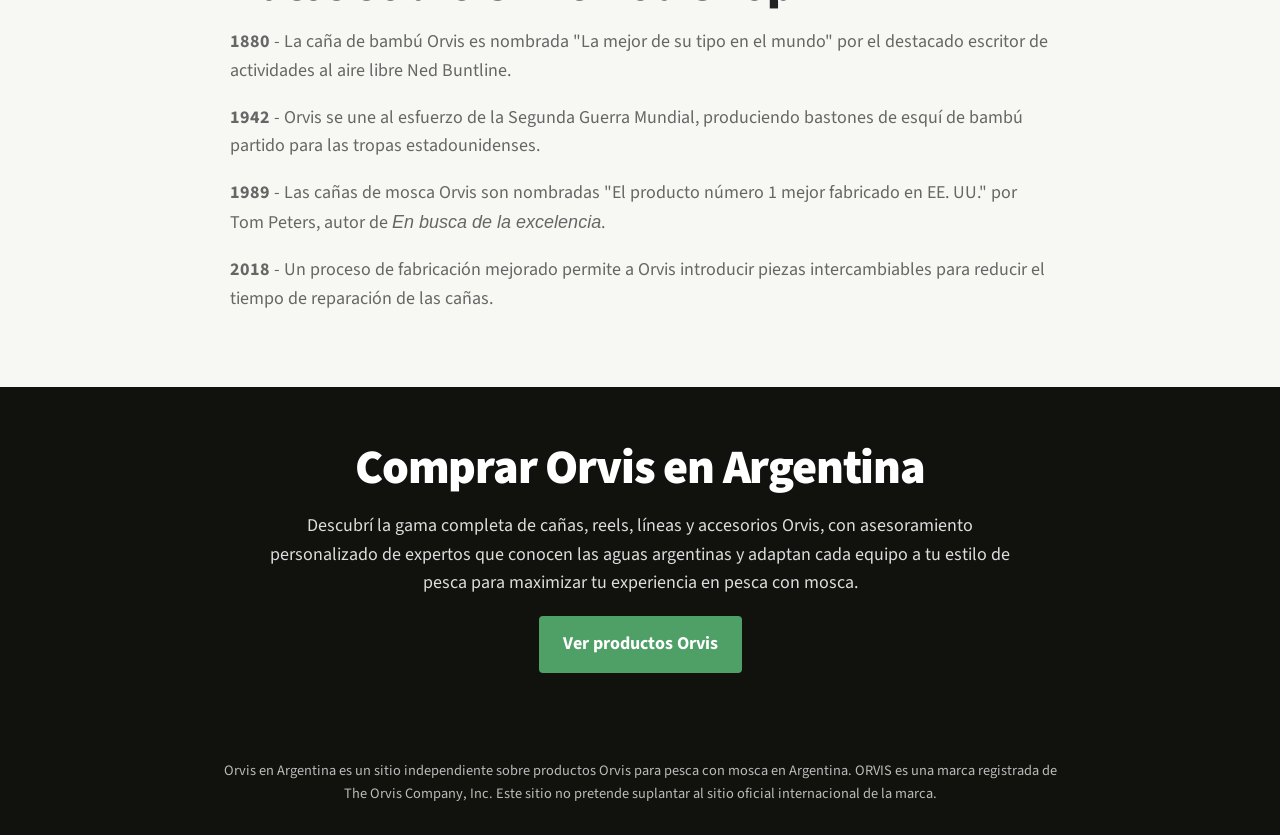
==== commit bbcd31d7: "Changes to be committed: modified:   canas-orvis-made-in-usa.html modified:   img/hero-fabrica-orvis" ====
--- a/canas-orvis-made-in-usa.html
+++ b/canas-orvis-made-in-usa.html
@@ -22,19 +22,18 @@
 
 <body>
 
-<!-- HERO (mismo diseño que index, distinta imagen) -->
-<header class="hero" style="background: linear-gradient(rgba(17,17,14,.72), rgba(17,17,14,.72)), url('img/hero-fabrica-orvis.webp') center/cover no-repeat;">
+<header class="hero" style="background: linear-gradient(rgba(17,17,14,.5), rgba(17,17,14,.5)), url('img/hero-fabrica-orvis.webp') center/cover no-repeat;">
   <div class="hero-inner">
     <div class="eyebrow">Fabricación · Estados Unidos</div>
 
     <h1>Cañas Orvis hechas en EE.UU.</h1>
 
     <p class="lead">
-      Diseño, materiales y fabricación en Vermont orientados a lograr precisión y rendimiento real en pesca con mosca.
+      Diseño artesanal, materiales premium y fabricación en Vermont: con <span id="years-experience"></span> años de experiencia, cada caña Orvis es creada por expertos. Ingeniería precisa, pruebas exhaustivas y control de calidad para lograr precisión y rendimiento en pesca con mosca.
     </p>
 
     <div class="btns">
-      <a href="https://www.eflyshop.com.ar/ag/buscar?controller=search&s=orvis" class="btn btn-primary">
+      <a href="https://www.eflyshop.com.ar" class="btn btn-primary">
         Ver productos Orvis
       </a>
 
@@ -54,11 +53,11 @@
     <h2>Fabricación de cañas Orvis en Estados Unidos</h2>
 
     <p>
-      Las cañas de ORVIS producidas en Estados Unidos representan uno de los estándares más altos dentro del fly fishing. La fabricación en Vermont permite un control completo del proceso, desde el diseño hasta el testeo final.
-    </p>
-
-    <p>
-      Este enfoque no busca producir en volumen, sino asegurar consistencia, precisión y comportamiento real en el agua.
+      Las cañas de ORVIS producidas en Estados Unidos representan uno de los estándares más altos dentro de la pesca con mosca. La fabricación en Vermont permite un control completo del proceso, desde el diseño hasta el testeo final.
+    </p>
+
+    <p>
+      Este enfoque artesanal no busca producir en volumen masivo, sino asegurar una consistencia impecable, precisión quirúrgica y un comportamiento predecible en el agua, adaptado a las condiciones reales de pesca con mosca en Argentina y el mundo.
     </p>
 
   </div>
@@ -77,7 +76,7 @@
     </p>
 
     <p>
-      El objetivo es lograr una herramienta que responda de forma predecible en distintas situaciones: viento, cambios de distancia y diferentes tipos de mosca.
+      El objetivo es lograr una caña que responda de forma predecible en distintas situaciones: viento, cambios de distancia y diferentes tipos de mosca.
     </p>
 
   </div>
@@ -131,7 +130,7 @@
 
       <div class="card">
         <h3>Componentes premium</h3>
-        <p>Guías, reel seats y terminaciones pensadas para durabilidad y performance.</p>
+        <p>Guías, porta reeles y terminaciones pensadas para durabilidad y performance.</p>
       </div>
 
     </div>
@@ -145,7 +144,7 @@
 <section class="intro">
   <div class="container text-block">
 
-    <h2>Performance en pesca real</h2>
+    <h2>Performance en pesca con mosca real</h2>
 
     <p>
       Las cañas Orvis no se diseñan solo en laboratorio. Son probadas en condiciones reales donde influyen factores como el viento, el peso de la línea y el tamaño de la mosca.
@@ -158,7 +157,7 @@
     <p>
       - Trucha en Patagonia (precisión y delicadeza)<br>
       - Dorado (potencia y control con moscas grandes)<br>
-      - Pesca técnica con ninfas o streamers
+      - Pesca técnica con ninfas o secas (respuesta rápida y sensibilidad)
     </p>
 
     <img src="img/pesca-real-canas-orvis.webp" loading="lazy" alt="Pesca con cañas Orvis en condiciones reales">
@@ -192,7 +191,7 @@
     <h2>Datos sobre Orvis Rod Shop</h2>
 
     <p>
-      <strong>1880</strong> - La caña de bambú Orvis es nombrada "La mejor de su peso en el mundo" por el destacado escritor de actividades al aire libre Ned Buntline.
+      <strong>1880</strong> - La caña de bambú Orvis es nombrada "La mejor de su tipo en el mundo" por el destacado escritor de actividades al aire libre Ned Buntline.
     </p>
 
     <p>
@@ -217,10 +216,10 @@
     <h2>Comprar Orvis en Argentina</h2>
 
     <p>
-      Encontrá cañas, reels y líneas Orvis con asesoramiento especializado según tu tipo de pesca.
-    </p>
-
-    <a href="https://www.eflyshop.com.ar/ag/buscar?controller=search&s=orvis" class="btn btn-primary">
+      Descubrí la gama completa de cañas, reels, líneas y accesorios Orvis, con asesoramiento personalizado de expertos que conocen las aguas argentinas y adaptan cada equipo a tu estilo de pesca para maximizar tu experiencia en pesca con mosca.
+    </p>
+
+    <a href="https://www.eflyshop.com.ar" class="btn btn-primary">
       Ver productos Orvis
     </a>
 
@@ -230,10 +229,12 @@
 </main>
 
 <footer>
-  <p>
-    Orvis Argentina es un sitio independiente. ORVIS es marca registrada de The Orvis Company, Inc.
-  </p>
+  <p>Orvis en Argentina es un sitio independiente sobre productos Orvis para pesca con mosca en Argentina. ORVIS es una marca registrada de The Orvis Company, Inc. Este sitio no pretende suplantar al sitio oficial internacional de la marca.</p>
 </footer>
+
+<script>
+  document.getElementById('years-experience').textContent = new Date().getFullYear() - 1856;
+</script>
 
 </body>
 </html>
